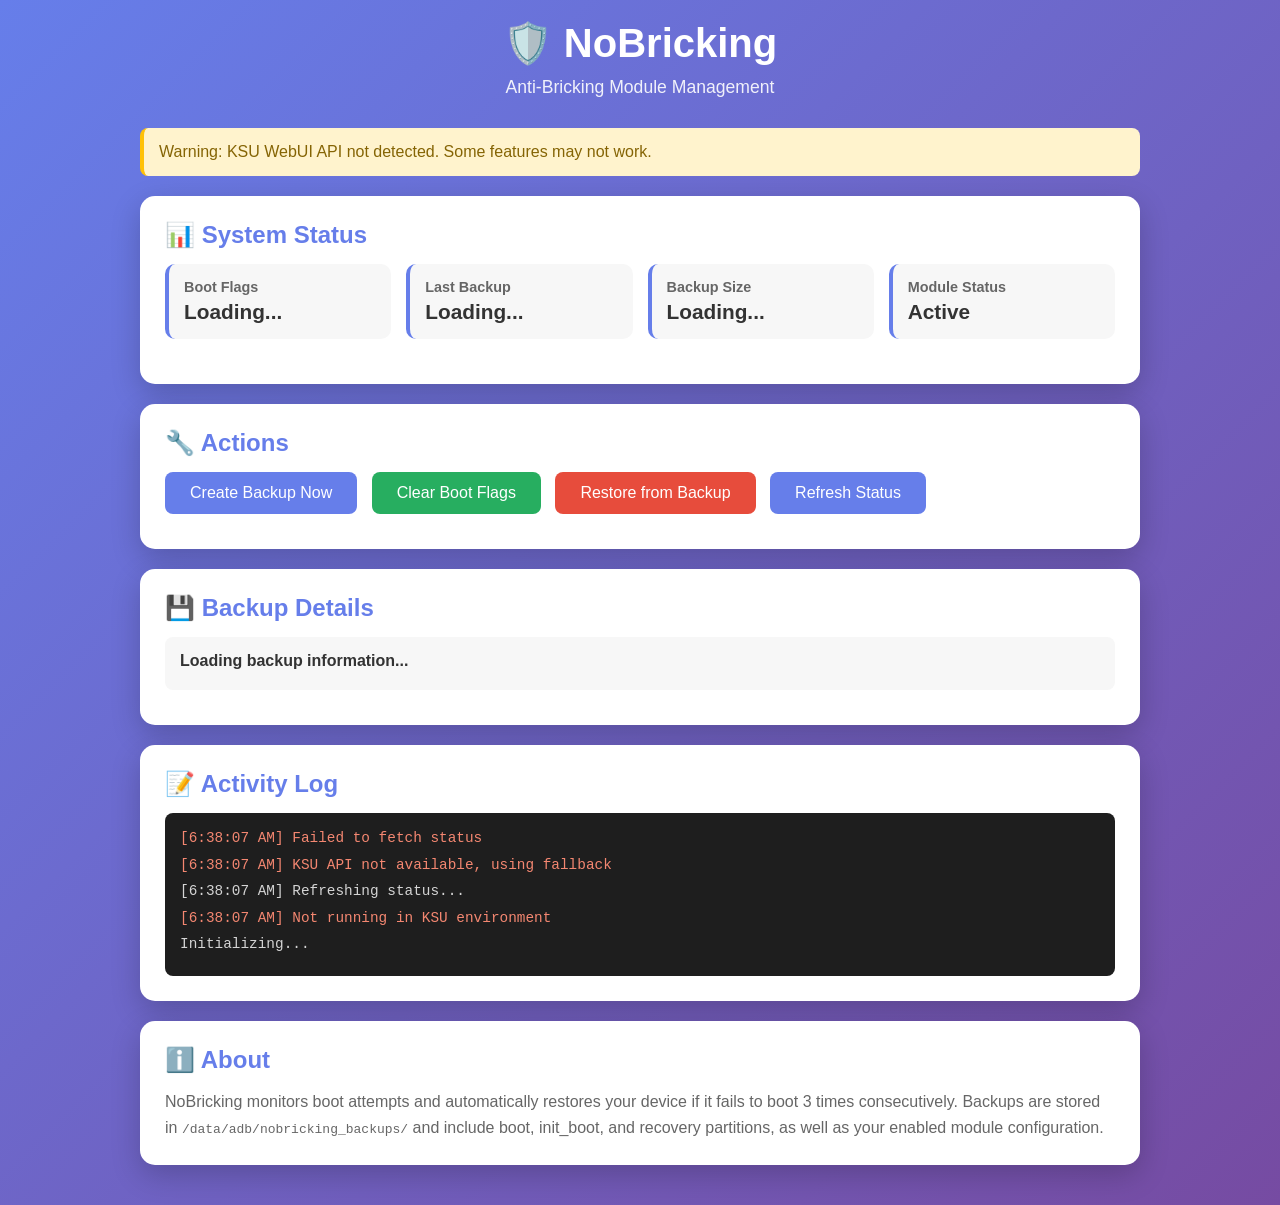
==== webui/index.html @ 94a18971 "Add WebUI for KernelSU with built-in integration Co-authored-by: cyanmint <20249732+cyanmint@users.n" ====
<!DOCTYPE html>
<html lang="en">
<head>
    <meta charset="UTF-8">
    <meta name="viewport" content="width=device-width, initial-scale=1.0">
    <title>NoBricking Management</title>
    <style>
        * {
            margin: 0;
            padding: 0;
            box-sizing: border-box;
        }
        
        body {
            font-family: -apple-system, BlinkMacSystemFont, 'Segoe UI', Roboto, Oxygen, Ubuntu, sans-serif;
            background: linear-gradient(135deg, #667eea 0%, #764ba2 100%);
            min-height: 100vh;
            padding: 20px;
            color: #333;
        }
        
        .container {
            max-width: 1000px;
            margin: 0 auto;
        }
        
        .header {
            text-align: center;
            color: white;
            margin-bottom: 30px;
        }
        
        .header h1 {
            font-size: 2.5em;
            margin-bottom: 10px;
        }
        
        .header p {
            font-size: 1.1em;
            opacity: 0.9;
        }
        
        .card {
            background: white;
            border-radius: 15px;
            padding: 25px;
            margin-bottom: 20px;
            box-shadow: 0 10px 30px rgba(0,0,0,0.2);
        }
        
        .card h2 {
            color: #667eea;
            margin-bottom: 15px;
            font-size: 1.5em;
        }
        
        .status-grid {
            display: grid;
            grid-template-columns: repeat(auto-fit, minmax(200px, 1fr));
            gap: 15px;
            margin-bottom: 20px;
        }
        
        .status-item {
            background: #f7f7f7;
            padding: 15px;
            border-radius: 10px;
            border-left: 4px solid #667eea;
        }
        
        .status-item h3 {
            font-size: 0.9em;
            color: #666;
            margin-bottom: 5px;
        }
        
        .status-item p {
            font-size: 1.3em;
            font-weight: bold;
            color: #333;
        }
        
        .btn {
            background: #667eea;
            color: white;
            border: none;
            padding: 12px 25px;
            border-radius: 8px;
            cursor: pointer;
            font-size: 1em;
            margin-right: 10px;
            margin-bottom: 10px;
            transition: all 0.3s;
        }
        
        .btn:hover {
            background: #5568d3;
            transform: translateY(-2px);
            box-shadow: 0 5px 15px rgba(102, 126, 234, 0.4);
        }
        
        .btn:disabled {
            background: #ccc;
            cursor: not-allowed;
            transform: none;
        }
        
        .btn-danger {
            background: #e74c3c;
        }
        
        .btn-danger:hover {
            background: #c0392b;
            box-shadow: 0 5px 15px rgba(231, 76, 60, 0.4);
        }
        
        .btn-success {
            background: #27ae60;
        }
        
        .btn-success:hover {
            background: #229954;
            box-shadow: 0 5px 15px rgba(39, 174, 96, 0.4);
        }
        
        .log-container {
            background: #1e1e1e;
            color: #d4d4d4;
            padding: 15px;
            border-radius: 8px;
            max-height: 300px;
            overflow-y: auto;
            font-family: 'Courier New', monospace;
            font-size: 0.9em;
            line-height: 1.5;
        }
        
        .log-entry {
            margin-bottom: 5px;
        }
        
        .log-entry.error {
            color: #f48771;
        }
        
        .log-entry.success {
            color: #89d185;
        }
        
        .backup-list {
            list-style: none;
        }
        
        .backup-item {
            background: #f7f7f7;
            padding: 15px;
            margin-bottom: 10px;
            border-radius: 8px;
            display: flex;
            justify-content: space-between;
            align-items: center;
        }
        
        .backup-info h4 {
            color: #333;
            margin-bottom: 5px;
        }
        
        .backup-info p {
            color: #666;
            font-size: 0.9em;
        }
        
        .alert {
            padding: 15px;
            border-radius: 8px;
            margin-bottom: 20px;
        }
        
        .alert-warning {
            background: #fff3cd;
            border-left: 4px solid #ffc107;
            color: #856404;
        }
        
        .alert-danger {
            background: #f8d7da;
            border-left: 4px solid #dc3545;
            color: #721c24;
        }
        
        .alert-success {
            background: #d4edda;
            border-left: 4px solid #28a745;
            color: #155724;
        }
        
        .loading {
            display: inline-block;
            width: 20px;
            height: 20px;
            border: 3px solid rgba(255,255,255,.3);
            border-radius: 50%;
            border-top-color: #fff;
            animation: spin 1s ease-in-out infinite;
        }
        
        @keyframes spin {
            to { transform: rotate(360deg); }
        }
        
        .hidden {
            display: none;
        }
    </style>
</head>
<body>
    <div class="container">
        <div class="header">
            <h1>🛡️ NoBricking</h1>
            <p>Anti-Bricking Module Management</p>
        </div>
        
        <div id="alertContainer"></div>
        
        <div class="card">
            <h2>📊 System Status</h2>
            <div class="status-grid">
                <div class="status-item">
                    <h3>Boot Flags</h3>
                    <p id="flagCount">Loading...</p>
                </div>
                <div class="status-item">
                    <h3>Last Backup</h3>
                    <p id="lastBackup">Loading...</p>
                </div>
                <div class="status-item">
                    <h3>Backup Size</h3>
                    <p id="backupSize">Loading...</p>
                </div>
                <div class="status-item">
                    <h3>Module Status</h3>
                    <p id="moduleStatus">Active</p>
                </div>
            </div>
        </div>
        
        <div class="card">
            <h2>🔧 Actions</h2>
            <button class="btn" onclick="createBackup()">
                <span id="backupBtnText">Create Backup Now</span>
            </button>
            <button class="btn btn-success" onclick="clearFlags()">Clear Boot Flags</button>
            <button class="btn btn-danger" onclick="showRestoreConfirm()">Restore from Backup</button>
            <button class="btn" onclick="refreshStatus()">Refresh Status</button>
        </div>
        
        <div class="card">
            <h2>💾 Backup Details</h2>
            <ul class="backup-list" id="backupList">
                <li class="backup-item">
                    <div class="backup-info">
                        <h4>Loading backup information...</h4>
                    </div>
                </li>
            </ul>
        </div>
        
        <div class="card">
            <h2>📝 Activity Log</h2>
            <div class="log-container" id="logContainer">
                <div class="log-entry">Initializing...</div>
            </div>
        </div>
        
        <div class="card">
            <h2>ℹ️ About</h2>
            <p style="line-height: 1.6; color: #666;">
                NoBricking monitors boot attempts and automatically restores your device if it fails to boot 3 times consecutively.
                Backups are stored in <code>/data/adb/nobricking_backups/</code> and include boot, init_boot, and recovery partitions,
                as well as your enabled module configuration.
            </p>
        </div>
    </div>
    
    <script>
        // KSU WebUI uses special ksu:// protocol for API calls
        const isKSU = typeof ksu !== 'undefined';
        
        function showAlert(message, type = 'success') {
            const alertContainer = document.getElementById('alertContainer');
            const alert = document.createElement('div');
            alert.className = `alert alert-${type}`;
            alert.textContent = message;
            alertContainer.appendChild(alert);
            
            setTimeout(() => {
                alert.remove();
            }, 5000);
        }
        
        function addLog(message, type = '') {
            const logContainer = document.getElementById('logContainer');
            const entry = document.createElement('div');
            entry.className = `log-entry ${type}`;
            const timestamp = new Date().toLocaleTimeString();
            entry.textContent = `[${timestamp}] ${message}`;
            logContainer.insertBefore(entry, logContainer.firstChild);
            
            // Keep only last 50 entries
            while (logContainer.children.length > 50) {
                logContainer.removeChild(logContainer.lastChild);
            }
        }
        
        // KSU WebUI API calls using exec
        async function execScript(script) {
            if (!isKSU || !window.ksu || !window.ksu.exec) {
                addLog('KSU API not available, using fallback', 'error');
                return { success: false, error: 'KSU API not available' };
            }
            
            try {
                const result = await window.ksu.exec(script);
                return { success: true, output: result };
            } catch (error) {
                console.error('Exec Error:', error);
                return { success: false, error: error.toString() };
            }
        }
        
        async function fetchAPI(endpoint) {
            try {
                let script = '';
                
                switch(endpoint) {
                    case '/api/status':
                        script = `
                            BACKUP_DIR="/data/adb/nobricking_backups"
                            FLAGS=$(ls -1 "$BACKUP_DIR/flags"/*.flag 2>/dev/null | wc -l)
                            LAST_BACKUP=$(tail -n 1 "$BACKUP_DIR/backup.log" 2>/dev/null | cut -d: -f1 | sed 's/.*\\([0-9]\\{4\\}-[0-9]\\{2\\}-[0-9]\\{2\\}\\).*/\\1/' || echo "Never")
                            BACKUP_SIZE=$(du -sh "$BACKUP_DIR/partitions" 2>/dev/null | awk '{print $1}' || echo "0 MB")
                            
                            echo "{"
                            echo "\\"flags\\":$FLAGS,"
                            echo "\\"lastBackup\\":\\"$LAST_BACKUP\\","
                            echo "\\"backupSize\\":\\"$BACKUP_SIZE\\","
                            echo "\\"backups\\":["
                            
                            first=true
                            for img in "$BACKUP_DIR/partitions"/*.img; do
                                if [ -f "$img" ]; then
                                    [ "$first" = "false" ] && echo ","
                                    first=false
                                    name=$(basename "$img")
                                    size=$(du -h "$img" 2>/dev/null | awk '{print $1}')
                                    date=$(stat -c %y "$img" 2>/dev/null | cut -d. -f1)
                                    echo "{\\"name\\":\\"$name\\",\\"size\\":\\"$size\\",\\"date\\":\\"$date\\"}"
                                fi
                            done
                            
                            echo "]}"
                        `;
                        break;
                    default:
                        return null;
                }
                
                const result = await execScript(script);
                if (result.success && result.output) {
                    return JSON.parse(result.output);
                }
                return null;
            } catch (error) {
                console.error('API Error:', error);
                return null;
            }
        }
        
        async function postAPI(endpoint, data = {}) {
            try {
                let script = '';
                
                switch(endpoint) {
                    case '/api/backup':
                        script = 'sh /data/adb/modules/nobricking/action.sh > /dev/null 2>&1 &';
                        break;
                    case '/api/clear-flags':
                        script = 'rm -f /data/adb/nobricking_backups/flags/*.flag 2>/dev/null';
                        break;
                    case '/api/restore':
                        script = `
                            BACKUP_DIR="/data/adb/nobricking_backups"
                            mkdir -p "$BACKUP_DIR/flags"
                            touch "$BACKUP_DIR/flags/manual_restore_1.flag"
                            touch "$BACKUP_DIR/flags/manual_restore_2.flag"
                            touch "$BACKUP_DIR/flags/manual_restore_3.flag"
                            (sleep 3 && reboot) &
                        `;
                        break;
                    default:
                        return { success: false, error: 'Unknown endpoint' };
                }
                
                const result = await execScript(script);
                return { success: result.success, message: 'Operation completed' };
            } catch (error) {
                console.error('API Error:', error);
                return { success: false, error: error.toString() };
            }
        }
        
        async function refreshStatus() {
            addLog('Refreshing status...');
            const status = await fetchAPI('/api/status');
            
            if (status) {
                document.getElementById('flagCount').textContent = status.flags || '0';
                document.getElementById('lastBackup').textContent = status.lastBackup || 'Never';
                document.getElementById('backupSize').textContent = status.backupSize || 'N/A';
                
                if (status.flags >= 3) {
                    showAlert('Warning: 3+ boot flags detected! Device may be unstable.', 'danger');
                } else if (status.flags >= 2) {
                    showAlert('Caution: 2 boot flags detected. One more failed boot will trigger restore.', 'warning');
                }
                
                // Update backup list
                updateBackupList(status.backups || []);
                
                addLog('Status refreshed successfully', 'success');
            } else {
                addLog('Failed to fetch status', 'error');
            }
        }
        
        function updateBackupList(backups) {
            const list = document.getElementById('backupList');
            list.innerHTML = '';
            
            if (backups.length === 0) {
                list.innerHTML = '<li class="backup-item"><div class="backup-info"><h4>No backups found</h4></div></li>';
                return;
            }
            
            backups.forEach(backup => {
                const item = document.createElement('li');
                item.className = 'backup-item';
                item.innerHTML = `
                    <div class="backup-info">
                        <h4>${backup.name}</h4>
                        <p>${backup.size} - ${backup.date}</p>
                    </div>
                `;
                list.appendChild(item);
            });
        }
        
        async function createBackup() {
            const btn = document.getElementById('backupBtnText');
            const originalText = btn.textContent;
            btn.innerHTML = '<span class="loading"></span> Creating backup...';
            document.querySelector('button[onclick="createBackup()"]').disabled = true;
            
            addLog('Starting backup process...');
            const result = await postAPI('/api/backup');
            
            if (result && result.success) {
                showAlert('Backup created successfully!', 'success');
                addLog('Backup completed successfully', 'success');
                await refreshStatus();
            } else {
                showAlert('Failed to create backup. Check logs for details.', 'danger');
                addLog('Backup failed: ' + (result?.error || 'Unknown error'), 'error');
            }
            
            btn.textContent = originalText;
            document.querySelector('button[onclick="createBackup()"]').disabled = false;
        }
        
        async function clearFlags() {
            if (!confirm('Are you sure you want to clear all boot flags?')) return;
            
            addLog('Clearing boot flags...');
            const result = await postAPI('/api/clear-flags');
            
            if (result && result.success) {
                showAlert('Boot flags cleared successfully!', 'success');
                addLog('Flags cleared successfully', 'success');
                await refreshStatus();
            } else {
                showAlert('Failed to clear flags.', 'danger');
                addLog('Failed to clear flags', 'error');
            }
        }
        
        function showRestoreConfirm() {
            if (confirm('⚠️ WARNING: This will restore backups and reboot your device. Continue?')) {
                restoreBackup();
            }
        }
        
        async function restoreBackup() {
            addLog('Starting restore process...');
            showAlert('Restore initiated. Device will reboot shortly...', 'warning');
            
            const result = await postAPI('/api/restore');
            
            if (result && result.success) {
                addLog('Restore completed, rebooting...', 'success');
            } else {
                addLog('Restore failed: ' + (result?.error || 'Unknown error'), 'error');
            }
        }
        
        // Initialize
        document.addEventListener('DOMContentLoaded', () => {
            if (!isKSU) {
                showAlert('Warning: KSU WebUI API not detected. Some features may not work.', 'warning');
                addLog('Not running in KSU environment', 'error');
            } else {
                addLog('NoBricking Web UI initialized in KSU', 'success');
            }
            
            refreshStatus();
            
            // Auto-refresh every 30 seconds
            setInterval(refreshStatus, 30000);
        });
    </script>
</body>
</html>
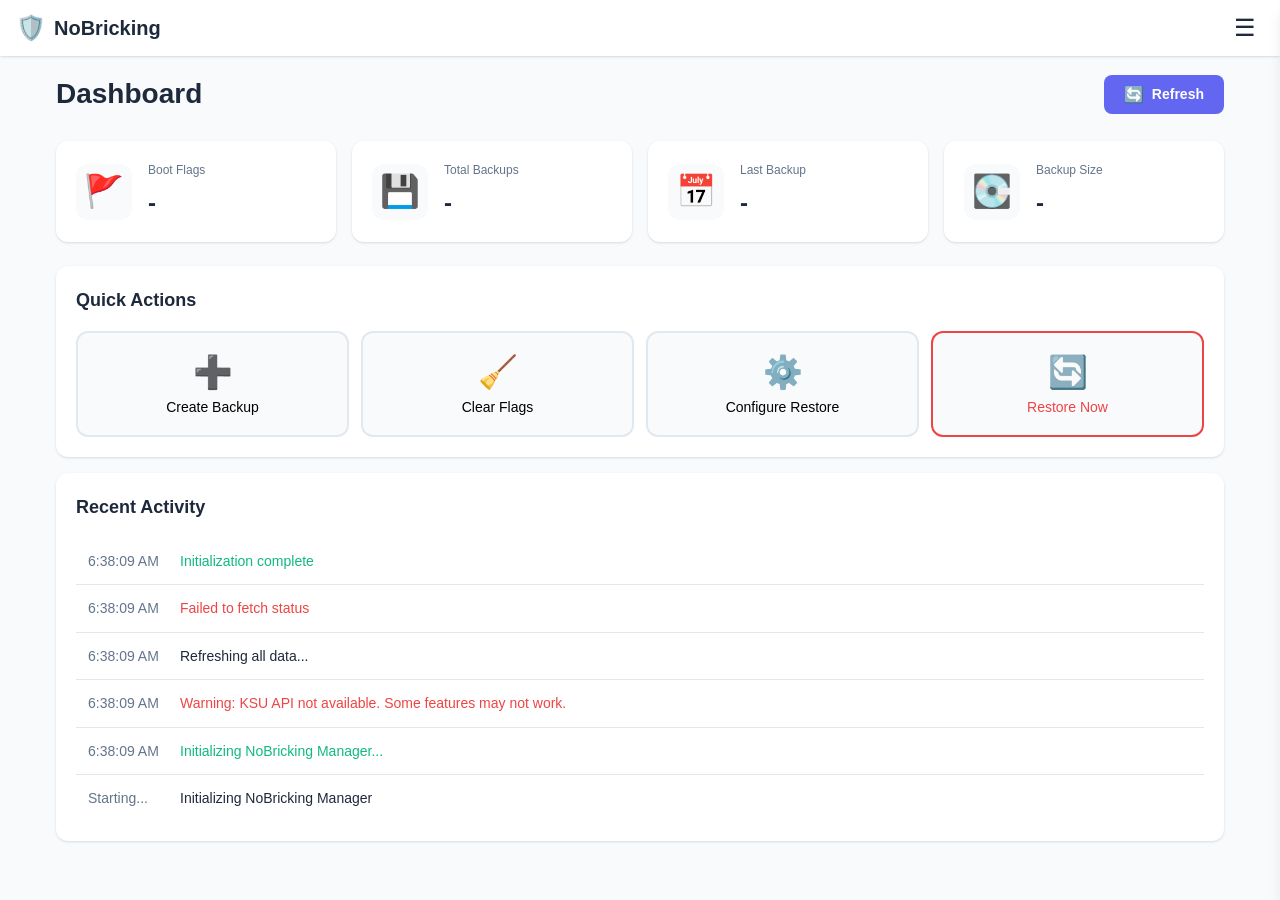
==== commit df3f3501: "Add comprehensive WebUI with backup management and Docsify integration Co-authored-by: cyanmint <202" ====
--- a/webui/index.html
+++ b/webui/index.html
@@ -2,531 +2,350 @@
 <html lang="en">
 <head>
     <meta charset="UTF-8">
-    <meta name="viewport" content="width=device-width, initial-scale=1.0">
-    <title>NoBricking Management</title>
-    <style>
-        * {
-            margin: 0;
-            padding: 0;
-            box-sizing: border-box;
-        }
-        
-        body {
-            font-family: -apple-system, BlinkMacSystemFont, 'Segoe UI', Roboto, Oxygen, Ubuntu, sans-serif;
-            background: linear-gradient(135deg, #667eea 0%, #764ba2 100%);
-            min-height: 100vh;
-            padding: 20px;
-            color: #333;
-        }
-        
-        .container {
-            max-width: 1000px;
-            margin: 0 auto;
-        }
-        
-        .header {
-            text-align: center;
-            color: white;
-            margin-bottom: 30px;
-        }
-        
-        .header h1 {
-            font-size: 2.5em;
-            margin-bottom: 10px;
-        }
-        
-        .header p {
-            font-size: 1.1em;
-            opacity: 0.9;
-        }
-        
-        .card {
-            background: white;
-            border-radius: 15px;
-            padding: 25px;
-            margin-bottom: 20px;
-            box-shadow: 0 10px 30px rgba(0,0,0,0.2);
-        }
-        
-        .card h2 {
-            color: #667eea;
-            margin-bottom: 15px;
-            font-size: 1.5em;
-        }
-        
-        .status-grid {
-            display: grid;
-            grid-template-columns: repeat(auto-fit, minmax(200px, 1fr));
-            gap: 15px;
-            margin-bottom: 20px;
-        }
-        
-        .status-item {
-            background: #f7f7f7;
-            padding: 15px;
-            border-radius: 10px;
-            border-left: 4px solid #667eea;
-        }
-        
-        .status-item h3 {
-            font-size: 0.9em;
-            color: #666;
-            margin-bottom: 5px;
-        }
-        
-        .status-item p {
-            font-size: 1.3em;
-            font-weight: bold;
-            color: #333;
-        }
-        
-        .btn {
-            background: #667eea;
-            color: white;
-            border: none;
-            padding: 12px 25px;
-            border-radius: 8px;
-            cursor: pointer;
-            font-size: 1em;
-            margin-right: 10px;
-            margin-bottom: 10px;
-            transition: all 0.3s;
-        }
-        
-        .btn:hover {
-            background: #5568d3;
-            transform: translateY(-2px);
-            box-shadow: 0 5px 15px rgba(102, 126, 234, 0.4);
-        }
-        
-        .btn:disabled {
-            background: #ccc;
-            cursor: not-allowed;
-            transform: none;
-        }
-        
-        .btn-danger {
-            background: #e74c3c;
-        }
-        
-        .btn-danger:hover {
-            background: #c0392b;
-            box-shadow: 0 5px 15px rgba(231, 76, 60, 0.4);
-        }
-        
-        .btn-success {
-            background: #27ae60;
-        }
-        
-        .btn-success:hover {
-            background: #229954;
-            box-shadow: 0 5px 15px rgba(39, 174, 96, 0.4);
-        }
-        
-        .log-container {
-            background: #1e1e1e;
-            color: #d4d4d4;
-            padding: 15px;
-            border-radius: 8px;
-            max-height: 300px;
-            overflow-y: auto;
-            font-family: 'Courier New', monospace;
-            font-size: 0.9em;
-            line-height: 1.5;
-        }
-        
-        .log-entry {
-            margin-bottom: 5px;
-        }
-        
-        .log-entry.error {
-            color: #f48771;
-        }
-        
-        .log-entry.success {
-            color: #89d185;
-        }
-        
-        .backup-list {
-            list-style: none;
-        }
-        
-        .backup-item {
-            background: #f7f7f7;
-            padding: 15px;
-            margin-bottom: 10px;
-            border-radius: 8px;
-            display: flex;
-            justify-content: space-between;
-            align-items: center;
-        }
-        
-        .backup-info h4 {
-            color: #333;
-            margin-bottom: 5px;
-        }
-        
-        .backup-info p {
-            color: #666;
-            font-size: 0.9em;
-        }
-        
-        .alert {
-            padding: 15px;
-            border-radius: 8px;
-            margin-bottom: 20px;
-        }
-        
-        .alert-warning {
-            background: #fff3cd;
-            border-left: 4px solid #ffc107;
-            color: #856404;
-        }
-        
-        .alert-danger {
-            background: #f8d7da;
-            border-left: 4px solid #dc3545;
-            color: #721c24;
-        }
-        
-        .alert-success {
-            background: #d4edda;
-            border-left: 4px solid #28a745;
-            color: #155724;
-        }
-        
-        .loading {
-            display: inline-block;
-            width: 20px;
-            height: 20px;
-            border: 3px solid rgba(255,255,255,.3);
-            border-radius: 50%;
-            border-top-color: #fff;
-            animation: spin 1s ease-in-out infinite;
-        }
-        
-        @keyframes spin {
-            to { transform: rotate(360deg); }
-        }
-        
-        .hidden {
-            display: none;
-        }
-    </style>
+    <meta name="viewport" content="width=device-width, initial-scale=1.0, maximum-scale=1.0, user-scalable=no">
+    <meta name="mobile-web-app-capable" content="yes">
+    <meta name="apple-mobile-web-app-capable" content="yes">
+    <meta name="apple-mobile-web-app-status-bar-style" content="black-translucent">
+    <title>NoBricking Manager</title>
+    <link rel="stylesheet" href="assets/css/app.css">
 </head>
 <body>
-    <div class="container">
-        <div class="header">
-            <h1>🛡️ NoBricking</h1>
-            <p>Anti-Bricking Module Management</p>
-        </div>
-        
-        <div id="alertContainer"></div>
-        
-        <div class="card">
-            <h2>📊 System Status</h2>
-            <div class="status-grid">
-                <div class="status-item">
-                    <h3>Boot Flags</h3>
-                    <p id="flagCount">Loading...</p>
-                </div>
-                <div class="status-item">
-                    <h3>Last Backup</h3>
-                    <p id="lastBackup">Loading...</p>
-                </div>
-                <div class="status-item">
-                    <h3>Backup Size</h3>
-                    <p id="backupSize">Loading...</p>
-                </div>
-                <div class="status-item">
-                    <h3>Module Status</h3>
-                    <p id="moduleStatus">Active</p>
-                </div>
-            </div>
-        </div>
-        
-        <div class="card">
-            <h2>🔧 Actions</h2>
-            <button class="btn" onclick="createBackup()">
-                <span id="backupBtnText">Create Backup Now</span>
+    <!-- Navigation Bar -->
+    <nav class="navbar">
+        <div class="nav-content">
+            <div class="nav-title">
+                <span class="nav-icon">🛡️</span>
+                <span class="nav-text">NoBricking</span>
+            </div>
+            <button class="nav-menu-btn" onclick="toggleMenu()">
+                <span class="menu-icon">☰</span>
             </button>
-            <button class="btn btn-success" onclick="clearFlags()">Clear Boot Flags</button>
-            <button class="btn btn-danger" onclick="showRestoreConfirm()">Restore from Backup</button>
-            <button class="btn" onclick="refreshStatus()">Refresh Status</button>
-        </div>
-        
-        <div class="card">
-            <h2>💾 Backup Details</h2>
-            <ul class="backup-list" id="backupList">
-                <li class="backup-item">
-                    <div class="backup-info">
-                        <h4>Loading backup information...</h4>
-                    </div>
-                </li>
-            </ul>
-        </div>
-        
-        <div class="card">
-            <h2>📝 Activity Log</h2>
-            <div class="log-container" id="logContainer">
-                <div class="log-entry">Initializing...</div>
-            </div>
-        </div>
-        
-        <div class="card">
-            <h2>ℹ️ About</h2>
-            <p style="line-height: 1.6; color: #666;">
-                NoBricking monitors boot attempts and automatically restores your device if it fails to boot 3 times consecutively.
-                Backups are stored in <code>/data/adb/nobricking_backups/</code> and include boot, init_boot, and recovery partitions,
-                as well as your enabled module configuration.
-            </p>
+        </div>
+    </nav>
+
+    <!-- Side Menu -->
+    <div class="side-menu" id="sideMenu">
+        <div class="menu-header">
+            <h2>Menu</h2>
+            <button class="close-menu" onclick="toggleMenu()">×</button>
+        </div>
+        <div class="menu-items">
+            <a href="#" class="menu-item active" data-page="dashboard" onclick="navigateTo('dashboard')">
+                <span class="menu-icon">📊</span>
+                <span>Dashboard</span>
+            </a>
+            <a href="#" class="menu-item" data-page="backups" onclick="navigateTo('backups')">
+                <span class="menu-icon">💾</span>
+                <span>Backups</span>
+            </a>
+            <a href="#" class="menu-item" data-page="flags" onclick="navigateTo('flags')">
+                <span class="menu-icon">🚩</span>
+                <span>Boot Flags</span>
+            </a>
+            <a href="#" class="menu-item" data-page="restore" onclick="navigateTo('restore')">
+                <span class="menu-icon">🔄</span>
+                <span>Restore Settings</span>
+            </a>
+            <a href="#" class="menu-item" data-page="docs" onclick="navigateTo('docs')">
+                <span class="menu-icon">📚</span>
+                <span>Documentation</span>
+            </a>
+            <a href="#" class="menu-item" data-page="about" onclick="navigateTo('about')">
+                <span class="menu-icon">ℹ️</span>
+                <span>About</span>
+            </a>
         </div>
     </div>
-    
-    <script>
-        // KSU WebUI uses special ksu:// protocol for API calls
-        const isKSU = typeof ksu !== 'undefined';
-        
-        function showAlert(message, type = 'success') {
-            const alertContainer = document.getElementById('alertContainer');
-            const alert = document.createElement('div');
-            alert.className = `alert alert-${type}`;
-            alert.textContent = message;
-            alertContainer.appendChild(alert);
-            
-            setTimeout(() => {
-                alert.remove();
-            }, 5000);
-        }
-        
-        function addLog(message, type = '') {
-            const logContainer = document.getElementById('logContainer');
-            const entry = document.createElement('div');
-            entry.className = `log-entry ${type}`;
-            const timestamp = new Date().toLocaleTimeString();
-            entry.textContent = `[${timestamp}] ${message}`;
-            logContainer.insertBefore(entry, logContainer.firstChild);
-            
-            // Keep only last 50 entries
-            while (logContainer.children.length > 50) {
-                logContainer.removeChild(logContainer.lastChild);
-            }
-        }
-        
-        // KSU WebUI API calls using exec
-        async function execScript(script) {
-            if (!isKSU || !window.ksu || !window.ksu.exec) {
-                addLog('KSU API not available, using fallback', 'error');
-                return { success: false, error: 'KSU API not available' };
-            }
-            
-            try {
-                const result = await window.ksu.exec(script);
-                return { success: true, output: result };
-            } catch (error) {
-                console.error('Exec Error:', error);
-                return { success: false, error: error.toString() };
-            }
-        }
-        
-        async function fetchAPI(endpoint) {
-            try {
-                let script = '';
+
+    <!-- Overlay -->
+    <div class="overlay" id="overlay" onclick="toggleMenu()"></div>
+
+    <!-- Main Content -->
+    <div class="main-content">
+        <!-- Dashboard Page -->
+        <div class="page active" id="dashboard-page">
+            <div class="page-header">
+                <h1>Dashboard</h1>
+                <button class="btn btn-primary" onclick="refreshAll()">
+                    <span class="btn-icon">🔄</span>
+                    Refresh
+                </button>
+            </div>
+
+            <!-- Status Cards -->
+            <div class="status-cards">
+                <div class="status-card">
+                    <div class="card-icon">🚩</div>
+                    <div class="card-content">
+                        <div class="card-label">Boot Flags</div>
+                        <div class="card-value" id="flagCount">-</div>
+                    </div>
+                </div>
+                <div class="status-card">
+                    <div class="card-icon">💾</div>
+                    <div class="card-content">
+                        <div class="card-label">Total Backups</div>
+                        <div class="card-value" id="backupCount">-</div>
+                    </div>
+                </div>
+                <div class="status-card">
+                    <div class="card-icon">📅</div>
+                    <div class="card-content">
+                        <div class="card-label">Last Backup</div>
+                        <div class="card-value" id="lastBackup">-</div>
+                    </div>
+                </div>
+                <div class="status-card">
+                    <div class="card-icon">💽</div>
+                    <div class="card-content">
+                        <div class="card-label">Backup Size</div>
+                        <div class="card-value" id="backupSize">-</div>
+                    </div>
+                </div>
+            </div>
+
+            <!-- Quick Actions -->
+            <div class="section">
+                <h2 class="section-title">Quick Actions</h2>
+                <div class="action-grid">
+                    <button class="action-btn" onclick="createBackup()">
+                        <span class="action-icon">➕</span>
+                        <span class="action-text">Create Backup</span>
+                    </button>
+                    <button class="action-btn" onclick="clearFlags()">
+                        <span class="action-icon">🧹</span>
+                        <span class="action-text">Clear Flags</span>
+                    </button>
+                    <button class="action-btn" onclick="navigateTo('restore')">
+                        <span class="action-icon">⚙️</span>
+                        <span class="action-text">Configure Restore</span>
+                    </button>
+                    <button class="action-btn action-btn-danger" onclick="confirmRestore()">
+                        <span class="action-icon">🔄</span>
+                        <span class="action-text">Restore Now</span>
+                    </button>
+                </div>
+            </div>
+
+            <!-- Activity Log -->
+            <div class="section">
+                <h2 class="section-title">Recent Activity</h2>
+                <div class="activity-log" id="activityLog">
+                    <div class="log-entry">
+                        <span class="log-time">Starting...</span>
+                        <span class="log-message">Initializing NoBricking Manager</span>
+                    </div>
+                </div>
+            </div>
+        </div>
+
+        <!-- Backups Page -->
+        <div class="page" id="backups-page">
+            <div class="page-header">
+                <h1>Backup Management</h1>
+                <button class="btn btn-primary" onclick="createBackup()">
+                    <span class="btn-icon">➕</span>
+                    New Backup
+                </button>
+            </div>
+
+            <!-- Active Backup Selection -->
+            <div class="section">
+                <h2 class="section-title">Active Backup Configuration</h2>
+                <div class="info-box">
+                    <p>Select which backup will be used for automatic restoration if a brick is detected.</p>
+                </div>
+                <div class="form-group">
+                    <label for="activeBackupSelect">Active Backup:</label>
+                    <select id="activeBackupSelect" class="select-input" onchange="setActiveBackup()">
+                        <option value="latest">Latest Backup (Default)</option>
+                    </select>
+                </div>
+            </div>
+
+            <!-- Backup List -->
+            <div class="section">
+                <h2 class="section-title">All Backups</h2>
+                <div id="backupList" class="backup-list">
+                    <div class="empty-state">
+                        <div class="empty-icon">📦</div>
+                        <div class="empty-text">Loading backups...</div>
+                    </div>
+                </div>
+            </div>
+        </div>
+
+        <!-- Flags Page -->
+        <div class="page" id="flags-page">
+            <div class="page-header">
+                <h1>Boot Flags</h1>
+                <button class="btn btn-danger" onclick="clearFlags()">
+                    <span class="btn-icon">🧹</span>
+                    Clear All Flags
+                </button>
+            </div>
+
+            <div class="info-box warning">
+                <strong>⚠️ Boot Flag System</strong>
+                <p>Boot flags track boot attempts. When 3 or more flags are detected, the system is considered bricked and automatic restoration will trigger.</p>
+            </div>
+
+            <div class="section">
+                <h2 class="section-title">Current Flags</h2>
+                <div id="flagList" class="flag-list">
+                    <div class="empty-state">
+                        <div class="empty-icon">🏁</div>
+                        <div class="empty-text">Loading flags...</div>
+                    </div>
+                </div>
+            </div>
+        </div>
+
+        <!-- Restore Settings Page -->
+        <div class="page" id="restore-page">
+            <div class="page-header">
+                <h1>Restore Settings</h1>
+                <button class="btn btn-primary" onclick="saveRestoreSettings()">
+                    <span class="btn-icon">💾</span>
+                    Save Settings
+                </button>
+            </div>
+
+            <div class="info-box">
+                <p>Configure what gets restored when automatic recovery is triggered. Uncheck items you want to exclude from restoration.</p>
+            </div>
+
+            <div class="section">
+                <h2 class="section-title">Partition Restore Options</h2>
+                <div class="settings-list">
+                    <label class="checkbox-item">
+                        <input type="checkbox" id="restore_boot" checked>
+                        <span class="checkbox-label">
+                            <strong>Boot Partition</strong>
+                            <small>Contains kernel and ramdisk</small>
+                        </span>
+                    </label>
+                    <label class="checkbox-item">
+                        <input type="checkbox" id="restore_init_boot" checked>
+                        <span class="checkbox-label">
+                            <strong>Init Boot Partition</strong>
+                            <small>Contains init ramdisk (if exists)</small>
+                        </span>
+                    </label>
+                    <label class="checkbox-item">
+                        <input type="checkbox" id="restore_recovery" checked>
+                        <span class="checkbox-label">
+                            <strong>Recovery Partition</strong>
+                            <small>Recovery mode partition (if exists)</small>
+                        </span>
+                    </label>
+                </div>
+            </div>
+
+            <div class="section">
+                <h2 class="section-title">Module Restore Options</h2>
+                <div class="settings-list">
+                    <label class="checkbox-item">
+                        <input type="checkbox" id="restore_modules" checked>
+                        <span class="checkbox-label">
+                            <strong>Module States</strong>
+                            <small>Disable all modules and re-enable only backed up ones</small>
+                        </span>
+                    </label>
+                    <label class="checkbox-item">
+                        <input type="checkbox" id="keep_nobricking_enabled" checked disabled>
+                        <span class="checkbox-label">
+                            <strong>Keep NoBricking Enabled</strong>
+                            <small>Always keep NoBricking enabled (cannot be disabled)</small>
+                        </span>
+                    </label>
+                </div>
+            </div>
+
+            <div class="section">
+                <h2 class="section-title">Safety Options</h2>
+                <div class="settings-list">
+                    <label class="checkbox-item">
+                        <input type="checkbox" id="auto_reboot_after_restore" checked>
+                        <span class="checkbox-label">
+                            <strong>Auto Reboot After Restore</strong>
+                            <small>Automatically reboot after successful restoration</small>
+                        </span>
+                    </label>
+                    <label class="checkbox-item">
+                        <input type="checkbox" id="clear_flags_after_restore" checked>
+                        <span class="checkbox-label">
+                            <strong>Clear Flags After Restore</strong>
+                            <small>Remove boot flags after restoration completes</small>
+                        </span>
+                    </label>
+                </div>
+            </div>
+        </div>
+
+        <!-- Documentation Page -->
+        <div class="page" id="docs-page">
+            <div class="page-header">
+                <h1>Documentation</h1>
+            </div>
+            <div id="docsify-container"></div>
+        </div>
+
+        <!-- About Page -->
+        <div class="page" id="about-page">
+            <div class="page-header">
+                <h1>About NoBricking</h1>
+            </div>
+
+            <div class="about-content">
+                <div class="about-logo">🛡️</div>
+                <h2>NoBricking</h2>
+                <p class="version">Version <span id="moduleVersion">1.0.4</span></p>
                 
-                switch(endpoint) {
-                    case '/api/status':
-                        script = `
-                            BACKUP_DIR="/data/adb/nobricking_backups"
-                            FLAGS=$(ls -1 "$BACKUP_DIR/flags"/*.flag 2>/dev/null | wc -l)
-                            LAST_BACKUP=$(tail -n 1 "$BACKUP_DIR/backup.log" 2>/dev/null | cut -d: -f1 | sed 's/.*\\([0-9]\\{4\\}-[0-9]\\{2\\}-[0-9]\\{2\\}\\).*/\\1/' || echo "Never")
-                            BACKUP_SIZE=$(du -sh "$BACKUP_DIR/partitions" 2>/dev/null | awk '{print $1}' || echo "0 MB")
-                            
-                            echo "{"
-                            echo "\\"flags\\":$FLAGS,"
-                            echo "\\"lastBackup\\":\\"$LAST_BACKUP\\","
-                            echo "\\"backupSize\\":\\"$BACKUP_SIZE\\","
-                            echo "\\"backups\\":["
-                            
-                            first=true
-                            for img in "$BACKUP_DIR/partitions"/*.img; do
-                                if [ -f "$img" ]; then
-                                    [ "$first" = "false" ] && echo ","
-                                    first=false
-                                    name=$(basename "$img")
-                                    size=$(du -h "$img" 2>/dev/null | awk '{print $1}')
-                                    date=$(stat -c %y "$img" 2>/dev/null | cut -d. -f1)
-                                    echo "{\\"name\\":\\"$name\\",\\"size\\":\\"$size\\",\\"date\\":\\"$date\\"}"
-                                fi
-                            done
-                            
-                            echo "]}"
-                        `;
-                        break;
-                    default:
-                        return null;
-                }
-                
-                const result = await execScript(script);
-                if (result.success && result.output) {
-                    return JSON.parse(result.output);
-                }
-                return null;
-            } catch (error) {
-                console.error('API Error:', error);
-                return null;
-            }
-        }
-        
-        async function postAPI(endpoint, data = {}) {
-            try {
-                let script = '';
-                
-                switch(endpoint) {
-                    case '/api/backup':
-                        script = 'sh /data/adb/modules/nobricking/action.sh > /dev/null 2>&1 &';
-                        break;
-                    case '/api/clear-flags':
-                        script = 'rm -f /data/adb/nobricking_backups/flags/*.flag 2>/dev/null';
-                        break;
-                    case '/api/restore':
-                        script = `
-                            BACKUP_DIR="/data/adb/nobricking_backups"
-                            mkdir -p "$BACKUP_DIR/flags"
-                            touch "$BACKUP_DIR/flags/manual_restore_1.flag"
-                            touch "$BACKUP_DIR/flags/manual_restore_2.flag"
-                            touch "$BACKUP_DIR/flags/manual_restore_3.flag"
-                            (sleep 3 && reboot) &
-                        `;
-                        break;
-                    default:
-                        return { success: false, error: 'Unknown endpoint' };
-                }
-                
-                const result = await execScript(script);
-                return { success: result.success, message: 'Operation completed' };
-            } catch (error) {
-                console.error('API Error:', error);
-                return { success: false, error: error.toString() };
-            }
-        }
-        
-        async function refreshStatus() {
-            addLog('Refreshing status...');
-            const status = await fetchAPI('/api/status');
-            
-            if (status) {
-                document.getElementById('flagCount').textContent = status.flags || '0';
-                document.getElementById('lastBackup').textContent = status.lastBackup || 'Never';
-                document.getElementById('backupSize').textContent = status.backupSize || 'N/A';
-                
-                if (status.flags >= 3) {
-                    showAlert('Warning: 3+ boot flags detected! Device may be unstable.', 'danger');
-                } else if (status.flags >= 2) {
-                    showAlert('Caution: 2 boot flags detected. One more failed boot will trigger restore.', 'warning');
-                }
-                
-                // Update backup list
-                updateBackupList(status.backups || []);
-                
-                addLog('Status refreshed successfully', 'success');
-            } else {
-                addLog('Failed to fetch status', 'error');
-            }
-        }
-        
-        function updateBackupList(backups) {
-            const list = document.getElementById('backupList');
-            list.innerHTML = '';
-            
-            if (backups.length === 0) {
-                list.innerHTML = '<li class="backup-item"><div class="backup-info"><h4>No backups found</h4></div></li>';
-                return;
-            }
-            
-            backups.forEach(backup => {
-                const item = document.createElement('li');
-                item.className = 'backup-item';
-                item.innerHTML = `
-                    <div class="backup-info">
-                        <h4>${backup.name}</h4>
-                        <p>${backup.size} - ${backup.date}</p>
-                    </div>
-                `;
-                list.appendChild(item);
-            });
-        }
-        
-        async function createBackup() {
-            const btn = document.getElementById('backupBtnText');
-            const originalText = btn.textContent;
-            btn.innerHTML = '<span class="loading"></span> Creating backup...';
-            document.querySelector('button[onclick="createBackup()"]').disabled = true;
-            
-            addLog('Starting backup process...');
-            const result = await postAPI('/api/backup');
-            
-            if (result && result.success) {
-                showAlert('Backup created successfully!', 'success');
-                addLog('Backup completed successfully', 'success');
-                await refreshStatus();
-            } else {
-                showAlert('Failed to create backup. Check logs for details.', 'danger');
-                addLog('Backup failed: ' + (result?.error || 'Unknown error'), 'error');
-            }
-            
-            btn.textContent = originalText;
-            document.querySelector('button[onclick="createBackup()"]').disabled = false;
-        }
-        
-        async function clearFlags() {
-            if (!confirm('Are you sure you want to clear all boot flags?')) return;
-            
-            addLog('Clearing boot flags...');
-            const result = await postAPI('/api/clear-flags');
-            
-            if (result && result.success) {
-                showAlert('Boot flags cleared successfully!', 'success');
-                addLog('Flags cleared successfully', 'success');
-                await refreshStatus();
-            } else {
-                showAlert('Failed to clear flags.', 'danger');
-                addLog('Failed to clear flags', 'error');
-            }
-        }
-        
-        function showRestoreConfirm() {
-            if (confirm('⚠️ WARNING: This will restore backups and reboot your device. Continue?')) {
-                restoreBackup();
-            }
-        }
-        
-        async function restoreBackup() {
-            addLog('Starting restore process...');
-            showAlert('Restore initiated. Device will reboot shortly...', 'warning');
-            
-            const result = await postAPI('/api/restore');
-            
-            if (result && result.success) {
-                addLog('Restore completed, rebooting...', 'success');
-            } else {
-                addLog('Restore failed: ' + (result?.error || 'Unknown error'), 'error');
-            }
-        }
-        
-        // Initialize
-        document.addEventListener('DOMContentLoaded', () => {
-            if (!isKSU) {
-                showAlert('Warning: KSU WebUI API not detected. Some features may not work.', 'warning');
-                addLog('Not running in KSU environment', 'error');
-            } else {
-                addLog('NoBricking Web UI initialized in KSU', 'success');
-            }
-            
-            refreshStatus();
-            
-            // Auto-refresh every 30 seconds
-            setInterval(refreshStatus, 30000);
-        });
-    </script>
+                <div class="section">
+                    <h3>Anti-Bricking Protection</h3>
+                    <p>NoBricking is an advanced module that automatically protects your device from bricking by monitoring boot attempts and restoring backups when failures are detected.</p>
+                </div>
+
+                <div class="section">
+                    <h3>Key Features</h3>
+                    <ul class="feature-list">
+                        <li>✅ Automatic partition backup (boot, init_boot, recovery)</li>
+                        <li>✅ Boot failure detection with flag system</li>
+                        <li>✅ Automatic restoration after 3 failed boots</li>
+                        <li>✅ Module state management</li>
+                        <li>✅ Manual backup creation</li>
+                        <li>✅ Customizable restore settings</li>
+                        <li>✅ Advanced web interface</li>
+                    </ul>
+                </div>
+
+                <div class="section">
+                    <h3>Compatibility</h3>
+                    <ul class="compat-list">
+                        <li>Magisk (all versions)</li>
+                        <li>KernelSU (original)</li>
+                        <li>KernelSU Next</li>
+                        <li>Sukisu Ultra</li>
+                        <li>APatch</li>
+                    </ul>
+                </div>
+
+                <div class="section">
+                    <h3>Developer</h3>
+                    <p>Created by <strong>cyanmint</strong></p>
+                </div>
+
+                <div class="section">
+                    <h3>License</h3>
+                    <p>Open Source Software</p>
+                </div>
+            </div>
+        </div>
+    </div>
+
+    <!-- Scripts -->
+    <script src="assets/js/ksu-api.js"></script>
+    <script src="assets/js/app.js"></script>
 </body>
 </html>
--- a/webui/assets/css/app.css
+++ b/webui/assets/css/app.css
@@ -0,0 +1,651 @@
+/* Reset and Base Styles */
+* {
+    margin: 0;
+    padding: 0;
+    box-sizing: border-box;
+}
+
+:root {
+    --primary-color: #6366f1;
+    --primary-dark: #4f46e5;
+    --danger-color: #ef4444;
+    --danger-dark: #dc2626;
+    --success-color: #10b981;
+    --warning-color: #f59e0b;
+    --bg-color: #f8fafc;
+    --surface-color: #ffffff;
+    --text-color: #1e293b;
+    --text-secondary: #64748b;
+    --border-color: #e2e8f0;
+    --shadow: 0 1px 3px 0 rgba(0, 0, 0, 0.1), 0 1px 2px -1px rgba(0, 0, 0, 0.1);
+    --shadow-lg: 0 10px 15px -3px rgba(0, 0, 0, 0.1), 0 4px 6px -4px rgba(0, 0, 0, 0.1);
+}
+
+body {
+    font-family: -apple-system, BlinkMacSystemFont, 'Segoe UI', Roboto, Oxygen, Ubuntu, Cantarell, sans-serif;
+    background: var(--bg-color);
+    color: var(--text-color);
+    line-height: 1.6;
+    overflow-x: hidden;
+}
+
+/* Navigation Bar */
+.navbar {
+    position: fixed;
+    top: 0;
+    left: 0;
+    right: 0;
+    height: 56px;
+    background: var(--surface-color);
+    box-shadow: var(--shadow);
+    z-index: 1000;
+}
+
+.nav-content {
+    display: flex;
+    justify-content: space-between;
+    align-items: center;
+    height: 100%;
+    padding: 0 16px;
+}
+
+.nav-title {
+    display: flex;
+    align-items: center;
+    gap: 8px;
+    font-size: 20px;
+    font-weight: 600;
+}
+
+.nav-icon {
+    font-size: 24px;
+}
+
+.nav-menu-btn {
+    background: none;
+    border: none;
+    font-size: 24px;
+    cursor: pointer;
+    padding: 8px;
+    color: var(--text-color);
+    border-radius: 4px;
+    transition: background 0.2s;
+}
+
+.nav-menu-btn:hover {
+    background: var(--bg-color);
+}
+
+/* Side Menu */
+.side-menu {
+    position: fixed;
+    top: 0;
+    right: -280px;
+    width: 280px;
+    height: 100%;
+    background: var(--surface-color);
+    box-shadow: var(--shadow-lg);
+    z-index: 1001;
+    transition: right 0.3s ease;
+    overflow-y: auto;
+}
+
+.side-menu.active {
+    right: 0;
+}
+
+.menu-header {
+    display: flex;
+    justify-content: space-between;
+    align-items: center;
+    padding: 16px;
+    border-bottom: 1px solid var(--border-color);
+}
+
+.menu-header h2 {
+    font-size: 18px;
+}
+
+.close-menu {
+    background: none;
+    border: none;
+    font-size: 32px;
+    cursor: pointer;
+    color: var(--text-color);
+    width: 40px;
+    height: 40px;
+    display: flex;
+    align-items: center;
+    justify-content: center;
+    border-radius: 4px;
+}
+
+.close-menu:hover {
+    background: var(--bg-color);
+}
+
+.menu-items {
+    padding: 8px 0;
+}
+
+.menu-item {
+    display: flex;
+    align-items: center;
+    gap: 12px;
+    padding: 12px 16px;
+    color: var(--text-color);
+    text-decoration: none;
+    transition: background 0.2s;
+}
+
+.menu-item:hover {
+    background: var(--bg-color);
+}
+
+.menu-item.active {
+    background: var(--primary-color);
+    color: white;
+}
+
+.menu-item .menu-icon {
+    font-size: 20px;
+    width: 24px;
+    text-align: center;
+}
+
+/* Overlay */
+.overlay {
+    position: fixed;
+    top: 0;
+    left: 0;
+    right: 0;
+    bottom: 0;
+    background: rgba(0, 0, 0, 0.5);
+    z-index: 999;
+    opacity: 0;
+    pointer-events: none;
+    transition: opacity 0.3s;
+}
+
+.overlay.active {
+    opacity: 1;
+    pointer-events: all;
+}
+
+/* Main Content */
+.main-content {
+    margin-top: 56px;
+    padding: 16px;
+    max-width: 1200px;
+    margin-left: auto;
+    margin-right: auto;
+}
+
+/* Pages */
+.page {
+    display: none;
+}
+
+.page.active {
+    display: block;
+    animation: fadeIn 0.3s;
+}
+
+@keyframes fadeIn {
+    from { opacity: 0; transform: translateY(10px); }
+    to { opacity: 1; transform: translateY(0); }
+}
+
+.page-header {
+    display: flex;
+    justify-content: space-between;
+    align-items: center;
+    margin-bottom: 24px;
+}
+
+.page-header h1 {
+    font-size: 28px;
+    font-weight: 700;
+}
+
+/* Buttons */
+.btn {
+    display: inline-flex;
+    align-items: center;
+    gap: 8px;
+    padding: 10px 20px;
+    border: none;
+    border-radius: 8px;
+    font-size: 14px;
+    font-weight: 600;
+    cursor: pointer;
+    transition: all 0.2s;
+}
+
+.btn-primary {
+    background: var(--primary-color);
+    color: white;
+}
+
+.btn-primary:hover {
+    background: var(--primary-dark);
+    transform: translateY(-1px);
+    box-shadow: var(--shadow);
+}
+
+.btn-danger {
+    background: var(--danger-color);
+    color: white;
+}
+
+.btn-danger:hover {
+    background: var(--danger-dark);
+    transform: translateY(-1px);
+    box-shadow: var(--shadow);
+}
+
+.btn-icon {
+    font-size: 16px;
+}
+
+/* Status Cards */
+.status-cards {
+    display: grid;
+    grid-template-columns: repeat(auto-fit, minmax(200px, 1fr));
+    gap: 16px;
+    margin-bottom: 24px;
+}
+
+.status-card {
+    background: var(--surface-color);
+    border-radius: 12px;
+    padding: 20px;
+    box-shadow: var(--shadow);
+    display: flex;
+    align-items: center;
+    gap: 16px;
+}
+
+.card-icon {
+    font-size: 32px;
+    width: 56px;
+    height: 56px;
+    display: flex;
+    align-items: center;
+    justify-content: center;
+    background: var(--bg-color);
+    border-radius: 12px;
+}
+
+.card-label {
+    font-size: 12px;
+    color: var(--text-secondary);
+    margin-bottom: 4px;
+}
+
+.card-value {
+    font-size: 24px;
+    font-weight: 700;
+}
+
+/* Section */
+.section {
+    background: var(--surface-color);
+    border-radius: 12px;
+    padding: 20px;
+    margin-bottom: 16px;
+    box-shadow: var(--shadow);
+}
+
+.section-title {
+    font-size: 18px;
+    font-weight: 600;
+    margin-bottom: 16px;
+}
+
+/* Action Grid */
+.action-grid {
+    display: grid;
+    grid-template-columns: repeat(auto-fit, minmax(140px, 1fr));
+    gap: 12px;
+}
+
+.action-btn {
+    display: flex;
+    flex-direction: column;
+    align-items: center;
+    gap: 8px;
+    padding: 20px 16px;
+    background: var(--bg-color);
+    border: 2px solid var(--border-color);
+    border-radius: 12px;
+    cursor: pointer;
+    transition: all 0.2s;
+    font-size: 14px;
+    font-weight: 500;
+}
+
+.action-btn:hover {
+    transform: translateY(-2px);
+    box-shadow: var(--shadow);
+    border-color: var(--primary-color);
+}
+
+.action-btn-danger {
+    border-color: var(--danger-color);
+    color: var(--danger-color);
+}
+
+.action-btn-danger:hover {
+    background: var(--danger-color);
+    color: white;
+}
+
+.action-icon {
+    font-size: 32px;
+}
+
+/* Activity Log */
+.activity-log {
+    max-height: 300px;
+    overflow-y: auto;
+}
+
+.log-entry {
+    display: flex;
+    gap: 12px;
+    padding: 12px;
+    border-bottom: 1px solid var(--border-color);
+    font-size: 14px;
+}
+
+.log-entry:last-child {
+    border-bottom: none;
+}
+
+.log-time {
+    color: var(--text-secondary);
+    min-width: 80px;
+}
+
+.log-entry.success .log-message {
+    color: var(--success-color);
+}
+
+.log-entry.error .log-message {
+    color: var(--danger-color);
+}
+
+/* Info Box */
+.info-box {
+    background: #dbeafe;
+    border-left: 4px solid #3b82f6;
+    padding: 16px;
+    border-radius: 8px;
+    margin-bottom: 16px;
+}
+
+.info-box.warning {
+    background: #fef3c7;
+    border-left-color: #f59e0b;
+}
+
+.info-box p {
+    margin: 4px 0;
+}
+
+/* Form Elements */
+.form-group {
+    margin-bottom: 16px;
+}
+
+.form-group label {
+    display: block;
+    margin-bottom: 8px;
+    font-weight: 500;
+}
+
+.select-input {
+    width: 100%;
+    padding: 10px;
+    border: 2px solid var(--border-color);
+    border-radius: 8px;
+    font-size: 14px;
+    background: white;
+}
+
+.select-input:focus {
+    outline: none;
+    border-color: var(--primary-color);
+}
+
+/* Backup List */
+.backup-list {
+    display: flex;
+    flex-direction: column;
+    gap: 12px;
+}
+
+.backup-item {
+    background: var(--bg-color);
+    border: 2px solid var(--border-color);
+    border-radius: 12px;
+    padding: 16px;
+    transition: all 0.2s;
+}
+
+.backup-item.active {
+    border-color: var(--primary-color);
+    background: #eff6ff;
+}
+
+.backup-header {
+    display: flex;
+    justify-content: space-between;
+    align-items: center;
+    margin-bottom: 8px;
+}
+
+.backup-name {
+    font-weight: 600;
+    font-size: 16px;
+}
+
+.backup-badge {
+    background: var(--primary-color);
+    color: white;
+    padding: 4px 12px;
+    border-radius: 12px;
+    font-size: 12px;
+    font-weight: 600;
+}
+
+.backup-details {
+    color: var(--text-secondary);
+    font-size: 14px;
+    margin-bottom: 12px;
+}
+
+.backup-actions {
+    display: flex;
+    gap: 8px;
+}
+
+.backup-btn {
+    padding: 8px 16px;
+    background: white;
+    border: 1px solid var(--border-color);
+    border-radius: 6px;
+    cursor: pointer;
+    font-size: 13px;
+    transition: all 0.2s;
+}
+
+.backup-btn:hover {
+    background: var(--bg-color);
+}
+
+.backup-btn-primary {
+    background: var(--primary-color);
+    color: white;
+    border-color: var(--primary-color);
+}
+
+.backup-btn-danger {
+    background: var(--danger-color);
+    color: white;
+    border-color: var(--danger-color);
+}
+
+/* Flag List */
+.flag-list {
+    display: flex;
+    flex-direction: column;
+    gap: 8px;
+}
+
+.flag-item {
+    background: var(--bg-color);
+    border-left: 4px solid var(--warning-color);
+    padding: 12px 16px;
+    border-radius: 6px;
+    display: flex;
+    justify-content: space-between;
+    align-items: center;
+}
+
+.flag-info {
+    font-size: 14px;
+}
+
+.flag-time {
+    font-weight: 600;
+}
+
+.flag-delete {
+    background: var(--danger-color);
+    color: white;
+    border: none;
+    padding: 6px 12px;
+    border-radius: 6px;
+    cursor: pointer;
+    font-size: 12px;
+}
+
+/* Settings List */
+.settings-list {
+    display: flex;
+    flex-direction: column;
+    gap: 12px;
+}
+
+.checkbox-item {
+    display: flex;
+    align-items: flex-start;
+    gap: 12px;
+    padding: 12px;
+    background: var(--bg-color);
+    border-radius: 8px;
+    cursor: pointer;
+}
+
+.checkbox-item input[type="checkbox"] {
+    margin-top: 4px;
+    width: 20px;
+    height: 20px;
+    cursor: pointer;
+}
+
+.checkbox-label {
+    display: flex;
+    flex-direction: column;
+    gap: 4px;
+}
+
+.checkbox-label strong {
+    font-size: 14px;
+}
+
+.checkbox-label small {
+    color: var(--text-secondary);
+    font-size: 12px;
+}
+
+/* Empty State */
+.empty-state {
+    text-align: center;
+    padding: 40px 20px;
+}
+
+.empty-icon {
+    font-size: 48px;
+    margin-bottom: 12px;
+}
+
+.empty-text {
+    color: var(--text-secondary);
+    font-size: 14px;
+}
+
+/* About Page */
+.about-content {
+    text-align: center;
+}
+
+.about-logo {
+    font-size: 80px;
+    margin: 20px 0;
+}
+
+.about-content h2 {
+    font-size: 32px;
+    margin-bottom: 8px;
+}
+
+.version {
+    color: var(--text-secondary);
+    margin-bottom: 32px;
+}
+
+.about-content .section {
+    text-align: left;
+}
+
+.about-content h3 {
+    font-size: 18px;
+    margin-bottom: 12px;
+}
+
+.feature-list, .compat-list {
+    list-style: none;
+    padding: 0;
+}
+
+.feature-list li, .compat-list li {
+    padding: 8px 0;
+}
+
+/* Docsify Container */
+#docsify-container {
+    background: var(--surface-color);
+    border-radius: 12px;
+    padding: 20px;
+    min-height: 400px;
+}
+
+/* Responsive */
+@media (max-width: 640px) {
+    .status-cards {
+        grid-template-columns: repeat(2, 1fr);
+    }
+    
+    .action-grid {
+        grid-template-columns: repeat(2, 1fr);
+    }
+    
+    .page-header {
+        flex-direction: column;
+        align-items: flex-start;
+        gap: 12px;
+    }
+}
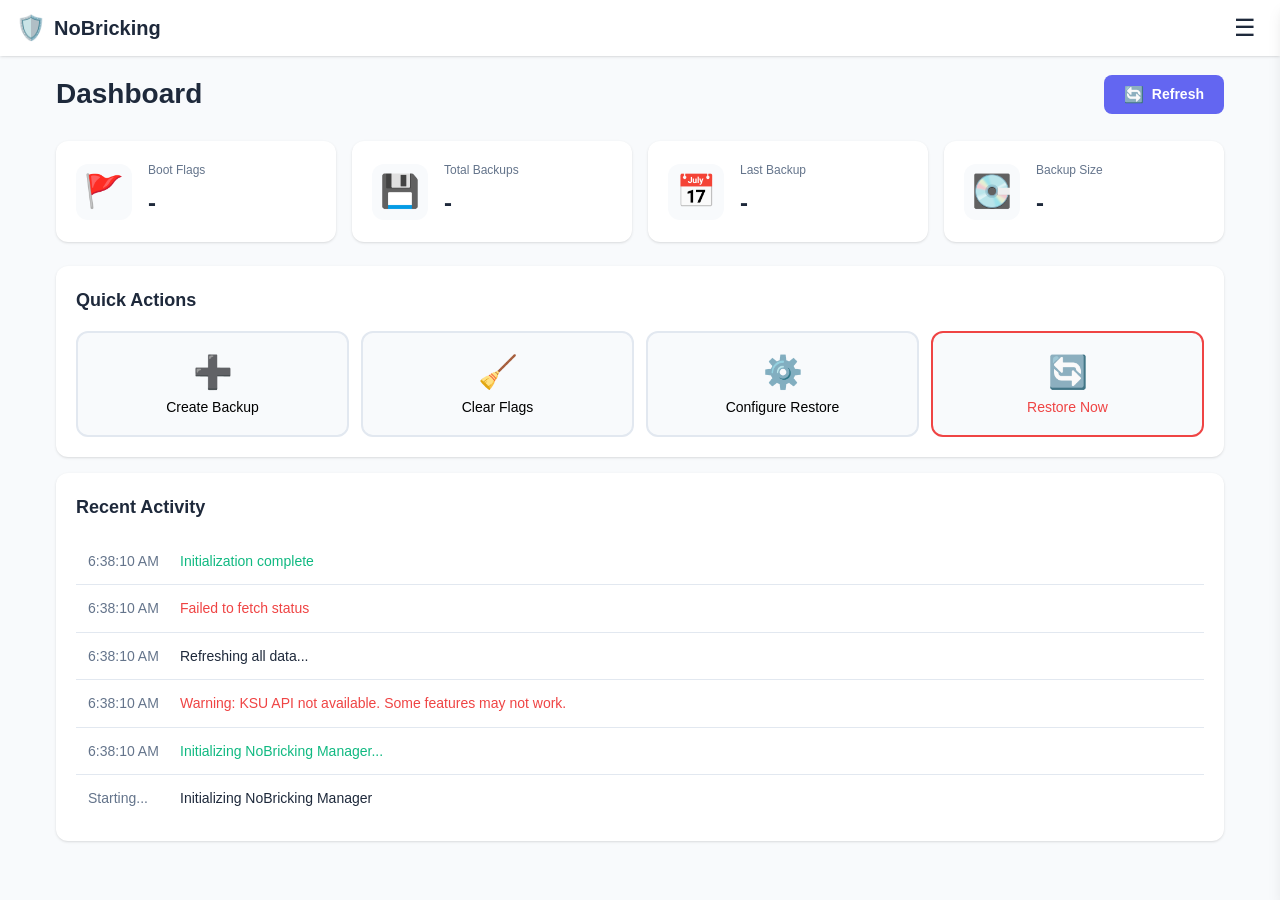
==== commit c2038493: "Add comprehensive internationalization (i18n) support for WebUI and documentation Co-authored-by: cy" ====
--- a/webui/index.html
+++ b/webui/index.html
@@ -8,6 +8,7 @@
     <meta name="apple-mobile-web-app-status-bar-style" content="black-translucent">
     <title>NoBricking Manager</title>
     <link rel="stylesheet" href="assets/css/app.css">
+    <script src="assets/js/i18n.js"></script>
 </head>
 <body>
     <!-- Navigation Bar -->
@@ -26,34 +27,39 @@
     <!-- Side Menu -->
     <div class="side-menu" id="sideMenu">
         <div class="menu-header">
-            <h2>Menu</h2>
+            <h2 data-i18n="menu">Menu</h2>
             <button class="close-menu" onclick="toggleMenu()">×</button>
         </div>
         <div class="menu-items">
             <a href="#" class="menu-item active" data-page="dashboard" onclick="navigateTo('dashboard')">
                 <span class="menu-icon">📊</span>
-                <span>Dashboard</span>
+                <span data-i18n="dashboard">Dashboard</span>
             </a>
             <a href="#" class="menu-item" data-page="backups" onclick="navigateTo('backups')">
                 <span class="menu-icon">💾</span>
-                <span>Backups</span>
+                <span data-i18n="backups">Backups</span>
             </a>
             <a href="#" class="menu-item" data-page="flags" onclick="navigateTo('flags')">
                 <span class="menu-icon">🚩</span>
-                <span>Boot Flags</span>
+                <span data-i18n="bootFlags">Boot Flags</span>
             </a>
             <a href="#" class="menu-item" data-page="restore" onclick="navigateTo('restore')">
                 <span class="menu-icon">🔄</span>
-                <span>Restore Settings</span>
+                <span data-i18n="restoreSettings">Restore Settings</span>
             </a>
             <a href="#" class="menu-item" data-page="docs" onclick="navigateTo('docs')">
                 <span class="menu-icon">📚</span>
-                <span>Documentation</span>
+                <span data-i18n="documentation">Documentation</span>
             </a>
             <a href="#" class="menu-item" data-page="about" onclick="navigateTo('about')">
                 <span class="menu-icon">ℹ️</span>
-                <span>About</span>
-            </a>
+                <span data-i18n="about">About</span>
+            </a>
+            <div class="menu-divider"></div>
+            <div class="menu-lang-selector">
+                <span class="menu-icon">🌍</span>
+                <select id="languageSelector" class="lang-select"></select>
+            </div>
         </div>
     </div>
 
@@ -65,11 +71,10 @@
         <!-- Dashboard Page -->
         <div class="page active" id="dashboard-page">
             <div class="page-header">
-                <h1>Dashboard</h1>
+                <h1 data-i18n="dashboard">Dashboard</h1>
                 <button class="btn btn-primary" onclick="refreshAll()">
                     <span class="btn-icon">🔄</span>
-                    Refresh
-                </button>
+                    <span data-i18n="refresh">Refresh</span></button>
             </div>
 
             <!-- Status Cards -->
@@ -77,21 +82,21 @@
                 <div class="status-card">
                     <div class="card-icon">🚩</div>
                     <div class="card-content">
-                        <div class="card-label">Boot Flags</div>
+                        <div class="card-label" data-i18n="bootFlagsCount">Boot Flags</div>
                         <div class="card-value" id="flagCount">-</div>
                     </div>
                 </div>
                 <div class="status-card">
                     <div class="card-icon">💾</div>
                     <div class="card-content">
-                        <div class="card-label">Total Backups</div>
+                        <div class="card-label" data-i18n="totalBackups">Total Backups</div>
                         <div class="card-value" id="backupCount">-</div>
                     </div>
                 </div>
                 <div class="status-card">
                     <div class="card-icon">📅</div>
                     <div class="card-content">
-                        <div class="card-label">Last Backup</div>
+                        <div class="card-label" data-i18n="lastBackup">Last Backup</div>
                         <div class="card-value" id="lastBackup">-</div>
                     </div>
                 </div>
--- a/webui/assets/css/app.css
+++ b/webui/assets/css/app.css
@@ -649,3 +649,45 @@
         gap: 12px;
     }
 }
+
+/* Language Selector Styles */
+.menu-divider {
+    height: 1px;
+    background: rgba(255, 255, 255, 0.1);
+    margin: 10px 0;
+}
+
+.menu-lang-selector {
+    display: flex;
+    align-items: center;
+    padding: 15px 20px;
+    gap: 10px;
+}
+
+.lang-select {
+    flex: 1;
+    padding: 8px 12px;
+    border: 1px solid rgba(255, 255, 255, 0.2);
+    border-radius: 8px;
+    background: rgba(255, 255, 255, 0.1);
+    color: white;
+    font-size: 14px;
+    cursor: pointer;
+    transition: all 0.3s ease;
+}
+
+.lang-select:hover {
+    background: rgba(255, 255, 255, 0.15);
+    border-color: rgba(255, 255, 255, 0.3);
+}
+
+.lang-select:focus {
+    outline: none;
+    border-color: var(--primary-color);
+    background: rgba(255, 255, 255, 0.2);
+}
+
+.lang-select option {
+    background: #2c3e50;
+    color: white;
+}
